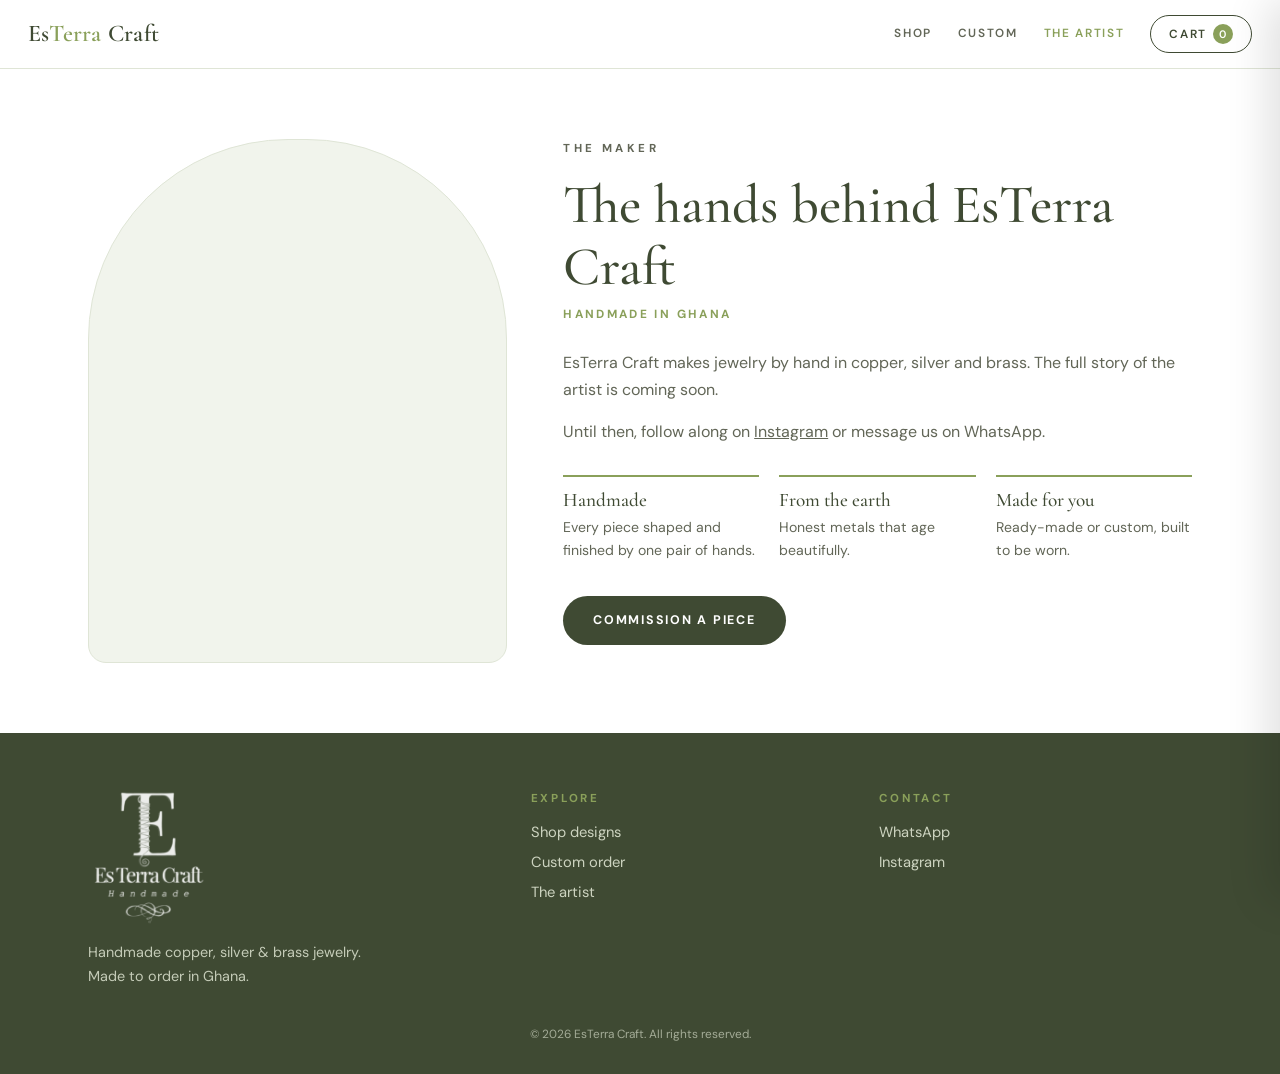
==== artist.html @ 18077d3e "Initial EsTerra Craft site: shop, cart, custom order, artist page Co-Authored-By: Claude Sonnet 5.5 " ====
<!DOCTYPE html>
<html lang="en">
<head>
<meta charset="UTF-8">
<meta name="viewport" content="width=device-width, initial-scale=1.0">
<title>The Artist — EsTerra Craft</title>
<meta name="description" content="Meet the maker behind EsTerra Craft.">
<link rel="canonical" href="https://craft.dwatamon.com/artist.html">
<link rel="icon" href="data:image/svg+xml,%3Csvg xmlns='http://www.w3.org/2000/svg' viewBox='0 0 32 32'%3E%3Crect width='32' height='32' rx='7' fill='%23626657'/%3E%3Ctext x='16' y='23' font-family='Georgia,serif' font-size='20' fill='white' text-anchor='middle'%3EE%3C/text%3E%3C/svg%3E">
<link rel="preconnect" href="https://fonts.googleapis.com"><link rel="preconnect" href="https://fonts.gstatic.com" crossorigin><link href="https://fonts.googleapis.com/css2?family=Cormorant+Garamond:ital,wght@0,500;0,600;1,500&family=DM+Sans:wght@400;500;700;800&display=swap" rel="stylesheet">
<link rel="stylesheet" href="css/style.css">
</head>
<body data-page="artist">
<div id="site-header"></div>

<main class="wrap">
  <section class="artist">
    <div class="portrait" style="background-image:url(images/artist/artist.jpg)"></div>
    <div>
      <p class="eyebrow">The maker</p>
      <h1>The hands behind EsTerra Craft</h1>
      <p class="role">Handmade in Ghana</p>
      <p>EsTerra Craft makes jewelry by hand in copper, silver and brass. The full story of the artist is coming soon.</p><p>Until then, follow along on <a href="https://instagram.com/es_terracraftgh" target="_blank" rel="noopener" style="text-decoration:underline">Instagram</a> or message us on WhatsApp.</p>
      <div class="values">
        <div><h3>Handmade</h3><p>Every piece shaped and finished by one pair of hands.</p></div>
        <div><h3>From the earth</h3><p>Honest metals that age beautifully.</p></div>
        <div><h3>Made for you</h3><p>Ready-made or custom, built to be worn.</p></div>
      </div>
      <p style="margin-top:34px"><a class="btn" href="custom.html">Commission a piece</a></p>
    </div>
  </section>
</main>

<div id="site-footer"></div>
<script src="js/config.js"></script>
<script src="js/products.js"></script>
<script src="js/app.js"></script>
</body>
</html>
---- css/style.css ----
:root{
  --white:#ffffff; --mist:#f1f4ec; --leaf:#8aa05a; --olive:#626657; --forest:#3f4a33; --ink:#2a3022;
  --muted:#6f7566; --line:#dfe5d6;
  --copper:#b8683f; --silver:#aeb4b8; --brass:#c9a24a;
  --serif:'Cormorant Garamond',Georgia,serif; --sans:'DM Sans',system-ui,sans-serif;
}
*{box-sizing:border-box;margin:0;padding:0}
html{scroll-behavior:smooth}
body{font-family:var(--sans);background:var(--white);color:var(--ink);line-height:1.65;-webkit-font-smoothing:antialiased}
a{color:inherit;text-decoration:none}
img{max-width:100%;display:block}
.wrap{max-width:1160px;margin:0 auto;padding:0 28px}
h1,h2,h3{font-family:var(--serif);font-weight:500;color:var(--forest);line-height:1.15}
.eyebrow{font-size:.72rem;letter-spacing:.3em;text-transform:uppercase;color:var(--leaf);font-weight:700;margin-bottom:14px}
.lead{font-family:var(--serif);font-size:1.3rem;color:var(--olive);max-width:46ch}

/* header */
.topnav{position:sticky;top:0;z-index:40;display:flex;justify-content:space-between;align-items:center;padding:14px 28px;background:rgba(255,255,255,.92);backdrop-filter:blur(8px);border-bottom:1px solid var(--line)}
.brand{font-family:var(--serif);font-size:1.5rem;font-weight:600;color:var(--forest);letter-spacing:.01em}
.brand b{color:var(--leaf);font-weight:600}
.links{display:flex;gap:26px;align-items:center;font-size:.74rem;letter-spacing:.14em;text-transform:uppercase;font-weight:600}
.links a{color:var(--olive);transition:color .2s}
.links a:hover,.links a.active{color:var(--leaf)}
.cartbtn{position:relative;border:1.5px solid var(--forest);border-radius:100px;padding:8px 18px;color:var(--forest)!important;cursor:pointer;background:none;font:inherit;letter-spacing:.14em;text-transform:uppercase;font-size:.74rem;font-weight:600}
.cartbtn:hover{background:var(--forest);color:#fff!important}
.cartbtn .count{display:inline-block;min-width:20px;height:20px;line-height:20px;text-align:center;border-radius:50%;background:var(--leaf);color:#fff;font-size:.68rem;margin-left:6px}

/* buttons */
.btn{display:inline-block;border:0;cursor:pointer;font:inherit;font-weight:700;font-size:.78rem;letter-spacing:.14em;text-transform:uppercase;padding:14px 30px;border-radius:100px;background:var(--forest);color:#fff;transition:background .2s,transform .2s}
.btn:hover{background:var(--leaf);transform:translateY(-1px)}
.btn.ghost{background:none;color:var(--forest);border:1.5px solid var(--forest)}
.btn.ghost:hover{background:var(--forest);color:#fff}
.btn.wa{background:#25a15a}
.btn.wa:hover{background:#1d8749}
.btn:disabled{opacity:.5;cursor:not-allowed;transform:none}

/* hero */
.hero{display:grid;grid-template-columns:1.1fr .9fr;gap:40px;align-items:center;padding:70px 0 60px}
.hero h1{font-size:clamp(2.6rem,6vw,4.4rem);margin-bottom:22px}
.hero h1 em{color:var(--leaf);font-style:italic}
.hero .actions{display:flex;gap:14px;flex-wrap:wrap;margin-top:34px}
.hero .logo{width:min(380px,100%);margin:0 auto}
.heroart{background:radial-gradient(circle at 50% 40%,var(--mist),#fff 70%);border-radius:50%;aspect-ratio:1;display:flex;align-items:center;justify-content:center;padding:6%}

section.band{padding:80px 0}
section.band.tint{background:var(--mist)}
.sechead{text-align:center;margin-bottom:46px}
.sechead h2{font-size:clamp(2rem,4vw,2.8rem)}
.sechead p{color:var(--muted);max-width:52ch;margin:12px auto 0}

/* material chips */
.metals{display:grid;grid-template-columns:repeat(3,1fr);gap:22px}
.metal{border-radius:18px;padding:34px 26px;color:#fff;position:relative;overflow:hidden}
.metal h3{color:#fff;font-size:1.7rem;margin-bottom:8px}
.metal p{font-size:.94rem;opacity:.92}
.metal.copper{background:linear-gradient(145deg,#cf8458,#8f4a28)}
.metal.silver{background:linear-gradient(145deg,#c6ccd0,#7e868b)}
.metal.brass{background:linear-gradient(145deg,#dcb95e,#9b7a2c)}

/* steps */
.steps{display:grid;grid-template-columns:repeat(4,1fr);gap:22px;counter-reset:s}
.step{background:#fff;border:1px solid var(--line);border-radius:18px;padding:28px 24px}
.step::before{counter-increment:s;content:counter(s);font-family:var(--serif);font-size:2.4rem;color:var(--leaf);display:block;line-height:1;margin-bottom:10px}
.step h3{font-size:1.25rem;margin-bottom:6px}
.step p{font-size:.92rem;color:var(--muted)}

/* shop */
.pagehead{padding:60px 0 20px;text-align:center}
.pagehead h1{font-size:clamp(2.2rem,5vw,3.4rem)}
.pagehead p{color:var(--muted);margin-top:10px}
.filters{display:flex;gap:10px;justify-content:center;flex-wrap:wrap;margin:26px 0 40px}
.chip{border:1.5px solid var(--line);background:#fff;border-radius:100px;padding:8px 20px;font:inherit;font-size:.78rem;letter-spacing:.1em;text-transform:uppercase;font-weight:600;color:var(--olive);cursor:pointer}
.chip.on,.chip:hover{border-color:var(--forest);background:var(--forest);color:#fff}
.grid{display:grid;grid-template-columns:repeat(auto-fill,minmax(250px,1fr));gap:28px;padding-bottom:90px}
.card{border:1px solid var(--line);border-radius:18px;overflow:hidden;background:#fff;transition:box-shadow .25s,transform .25s;display:flex;flex-direction:column}
.card:hover{box-shadow:0 14px 34px rgba(63,74,51,.12);transform:translateY(-3px)}
.card .pic{aspect-ratio:1;background:var(--mist) center/cover;position:relative;cursor:zoom-in}
.card .pic.copper{background-image:linear-gradient(145deg,#d18c63,#9a5530)}
.card .pic.silver{background-image:linear-gradient(145deg,#cfd4d8,#8a9297)}
.card .pic.brass{background-image:linear-gradient(145deg,#e0c06d,#a68433)}
.card .tag{position:absolute;top:12px;left:12px;background:rgba(255,255,255,.92);border-radius:100px;padding:3px 12px;font-size:.66rem;letter-spacing:.14em;text-transform:uppercase;font-weight:700;color:var(--forest)}
.card .body{padding:20px 22px 24px;display:flex;flex-direction:column;flex:1}
.card h3{font-size:1.4rem}
.card .desc{font-size:.88rem;color:var(--muted);margin:4px 0 14px;flex:1}
.card .row{display:flex;justify-content:space-between;align-items:center;gap:10px}
.price{font-weight:800;font-size:1.05rem;color:var(--forest)}
.add{border:1.5px solid var(--forest);background:none;color:var(--forest);border-radius:100px;padding:9px 18px;font:inherit;font-size:.72rem;letter-spacing:.12em;text-transform:uppercase;font-weight:700;cursor:pointer}
.add:hover{background:var(--forest);color:#fff}
.empty{grid-column:1/-1;text-align:center;color:var(--muted);padding:40px}

/* cart drawer */
.scrim{position:fixed;inset:0;background:rgba(42,48,34,.45);opacity:0;pointer-events:none;transition:opacity .25s;z-index:80}
.scrim.open{opacity:1;pointer-events:auto}
.drawer{position:fixed;top:0;right:0;bottom:0;width:min(420px,100%);background:#fff;z-index:90;transform:translateX(100%);transition:transform .3s;display:flex;flex-direction:column;box-shadow:-12px 0 40px rgba(0,0,0,.12)}
.drawer.open{transform:none}
.drawer header{display:flex;justify-content:space-between;align-items:center;padding:22px 24px;border-bottom:1px solid var(--line)}
.drawer header h3{font-size:1.6rem}
.x{background:none;border:0;font-size:1.8rem;line-height:1;cursor:pointer;color:var(--olive)}
.items{flex:1;overflow:auto;padding:10px 24px}
.item{display:grid;grid-template-columns:64px 1fr auto;gap:14px;align-items:center;padding:14px 0;border-bottom:1px solid var(--line)}
.item .thumb{width:64px;height:64px;border-radius:10px;background:var(--mist) center/cover}
.item .thumb.copper{background-image:linear-gradient(145deg,#d18c63,#9a5530)}
.item .thumb.silver{background-image:linear-gradient(145deg,#cfd4d8,#8a9297)}
.item .thumb.brass{background-image:linear-gradient(145deg,#e0c06d,#a68433)}
.item b{font-family:var(--serif);font-size:1.15rem;font-weight:600;color:var(--forest);display:block;line-height:1.2}
.item small{color:var(--muted)}
.qty{display:inline-flex;align-items:center;gap:8px;margin-top:6px}
.qty button{width:26px;height:26px;border-radius:50%;border:1px solid var(--line);background:#fff;cursor:pointer;font-size:1rem;line-height:1;color:var(--forest)}
.qty button:hover{background:var(--mist)}
.rm{background:none;border:0;color:var(--muted);cursor:pointer;font-size:.74rem;text-decoration:underline}
.drawer footer{padding:20px 24px 26px;border-top:1px solid var(--line);display:grid;gap:12px}
.total{display:flex;justify-content:space-between;font-weight:800;font-size:1.1rem;color:var(--forest)}
.drawer footer input,.drawer footer textarea{width:100%}
.note{font-size:.78rem;color:var(--muted)}

/* forms */
.form{max-width:760px;margin:0 auto;display:grid;gap:20px;padding-bottom:90px}
.two{display:grid;grid-template-columns:1fr 1fr;gap:20px}
label{display:grid;gap:6px;font-size:.78rem;letter-spacing:.1em;text-transform:uppercase;font-weight:700;color:var(--olive)}
input,select,textarea{font:inherit;font-size:1rem;letter-spacing:0;text-transform:none;font-weight:400;color:var(--ink);padding:13px 15px;border:1.5px solid var(--line);border-radius:12px;background:#fff;width:100%}
input:focus,select:focus,textarea:focus{outline:none;border-color:var(--leaf);box-shadow:0 0 0 3px rgba(138,160,90,.2)}
textarea{min-height:140px;resize:vertical}
.deposit{background:var(--mist);border-radius:18px;padding:24px 26px;display:grid;gap:8px}
.deposit strong{font-family:var(--serif);font-size:1.6rem;color:var(--forest)}
.deposit p{font-size:.9rem;color:var(--olive)}
.msg{padding:14px 18px;border-radius:12px;font-size:.92rem;display:none}
.msg.ok{display:block;background:#e6f2dc;color:#2f5a1c}
.msg.err{display:block;background:#fbe9e5;color:#8a2c19}

/* artist */
.artist{display:grid;grid-template-columns:.8fr 1.2fr;gap:56px;align-items:start;padding:70px 0}
.portrait{aspect-ratio:4/5;border-radius:200px 200px 18px 18px;background:var(--mist) center/cover;border:1px solid var(--line)}
.artist h1{font-size:clamp(2.2rem,5vw,3.4rem);margin-bottom:6px}
.artist .role{color:var(--leaf);font-weight:700;letter-spacing:.2em;text-transform:uppercase;font-size:.74rem;margin-bottom:26px}
.artist p{margin-bottom:16px;color:var(--olive)}
.values{display:grid;grid-template-columns:repeat(3,1fr);gap:20px;margin-top:30px}
.values div{border-top:2px solid var(--leaf);padding-top:12px}
.values h3{font-size:1.2rem}
.values p{font-size:.88rem;margin:4px 0 0}

/* footer */
.foot{background:var(--forest);color:#e6ecd9;padding:56px 0 30px;margin-top:0}
.foot .cols{display:grid;grid-template-columns:1.3fr 1fr 1fr;gap:36px}
.foot img{width:120px;filter:brightness(0) invert(1);opacity:.9}
.foot h4{font-size:.72rem;letter-spacing:.24em;text-transform:uppercase;margin-bottom:12px;color:var(--leaf)}
.foot a{display:block;color:#e6ecd9;opacity:.85;font-size:.92rem;margin-bottom:6px}
.foot a:hover{opacity:1}
.foot .legal{text-align:center;font-size:.74rem;opacity:.6;margin-top:36px}

.lightbox{position:fixed;inset:0;background:rgba(42,48,34,.9);display:none;align-items:center;justify-content:center;z-index:100;padding:30px;cursor:zoom-out}
.lightbox.open{display:flex}
.lightbox img{max-height:100%;border-radius:10px}

@media(max-width:860px){
  .hero,.artist{grid-template-columns:1fr}
  .hero .logo{order:-1;width:min(260px,70%)}
  .metals,.steps,.values,.foot .cols{grid-template-columns:1fr}
  .two{grid-template-columns:1fr}
  .links{gap:14px;font-size:.66rem}
  .topnav{padding:12px 16px;flex-wrap:wrap;gap:8px}
  .brand{font-size:1.25rem}
  .artist .portrait{max-width:320px}
}
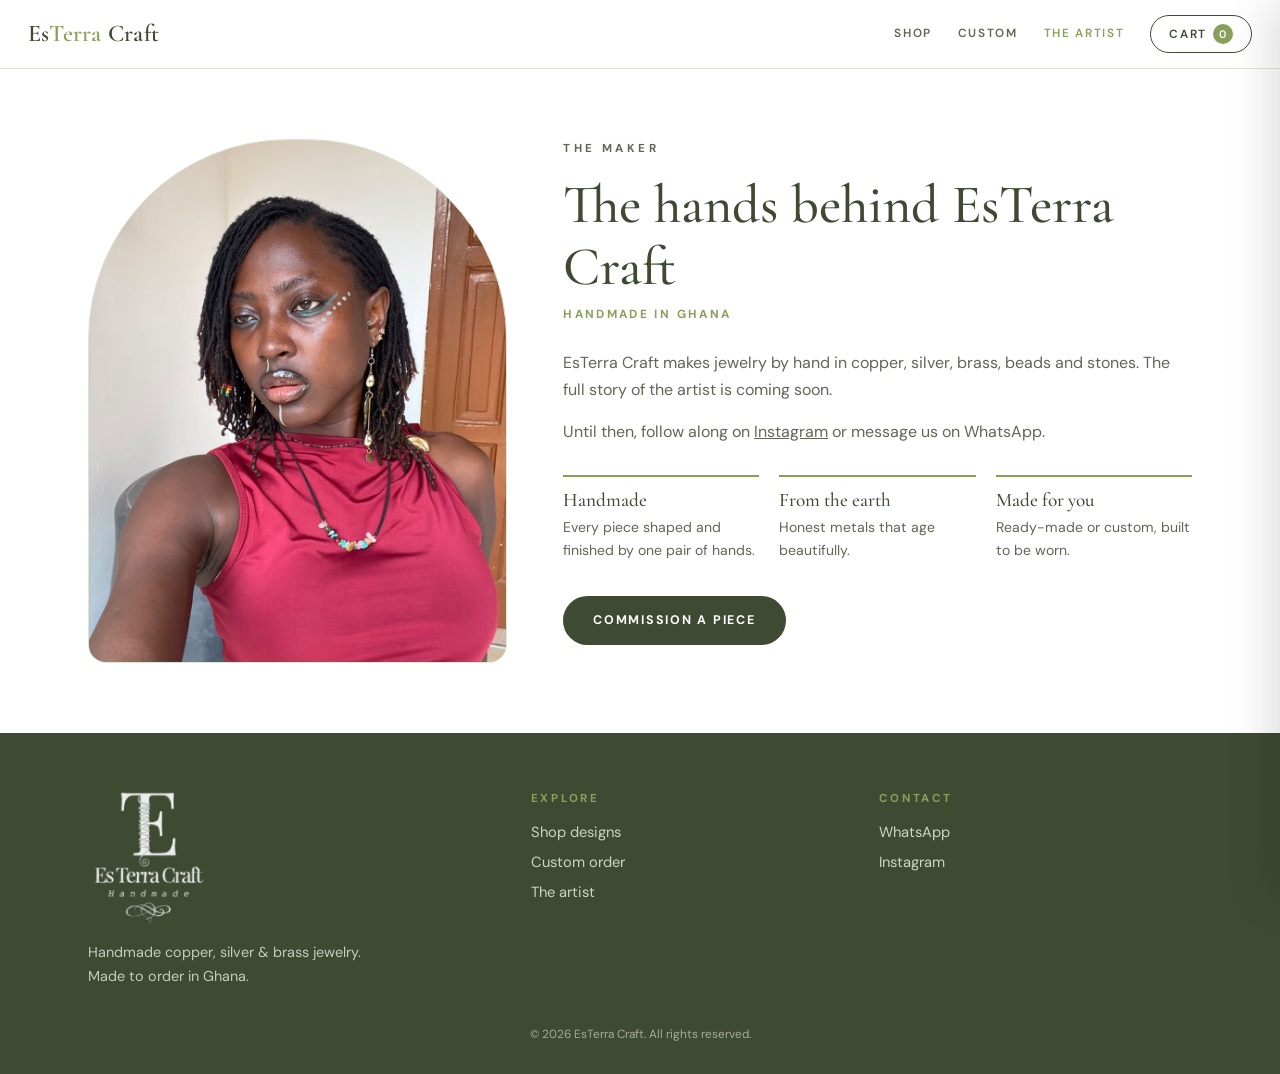
==== commit cb7f0619: "Add first products, beads filter, artist portrait Co-Authored-By: Claude Sonnet 5.5 <noreply@anthrop" ====
--- a/artist.html
+++ b/artist.html
@@ -20,7 +20,7 @@
       <p class="eyebrow">The maker</p>
       <h1>The hands behind EsTerra Craft</h1>
       <p class="role">Handmade in Ghana</p>
-      <p>EsTerra Craft makes jewelry by hand in copper, silver and brass. The full story of the artist is coming soon.</p><p>Until then, follow along on <a href="https://instagram.com/es_terracraftgh" target="_blank" rel="noopener" style="text-decoration:underline">Instagram</a> or message us on WhatsApp.</p>
+      <p>EsTerra Craft makes jewelry by hand in copper, silver, brass, beads and stones. The full story of the artist is coming soon.</p><p>Until then, follow along on <a href="https://instagram.com/es_terracraftgh" target="_blank" rel="noopener" style="text-decoration:underline">Instagram</a> or message us on WhatsApp.</p>
       <div class="values">
         <div><h3>Handmade</h3><p>Every piece shaped and finished by one pair of hands.</p></div>
         <div><h3>From the earth</h3><p>Honest metals that age beautifully.</p></div>
--- a/css/style.css
+++ b/css/style.css
@@ -161,3 +161,9 @@
   .brand{font-size:1.25rem}
   .artist .portrait{max-width:320px}
 }
+
+/* gallery */
+.gallery{columns:3 260px;column-gap:16px}
+.gallery img{width:100%;margin-bottom:16px;border-radius:14px;cursor:zoom-in;break-inside:avoid;transition:transform .25s}
+.gallery img:hover{transform:scale(1.015)}
+.card .pic.beads,.item .thumb.beads{background-image:linear-gradient(145deg,#b5653a,#e0a53c)}
